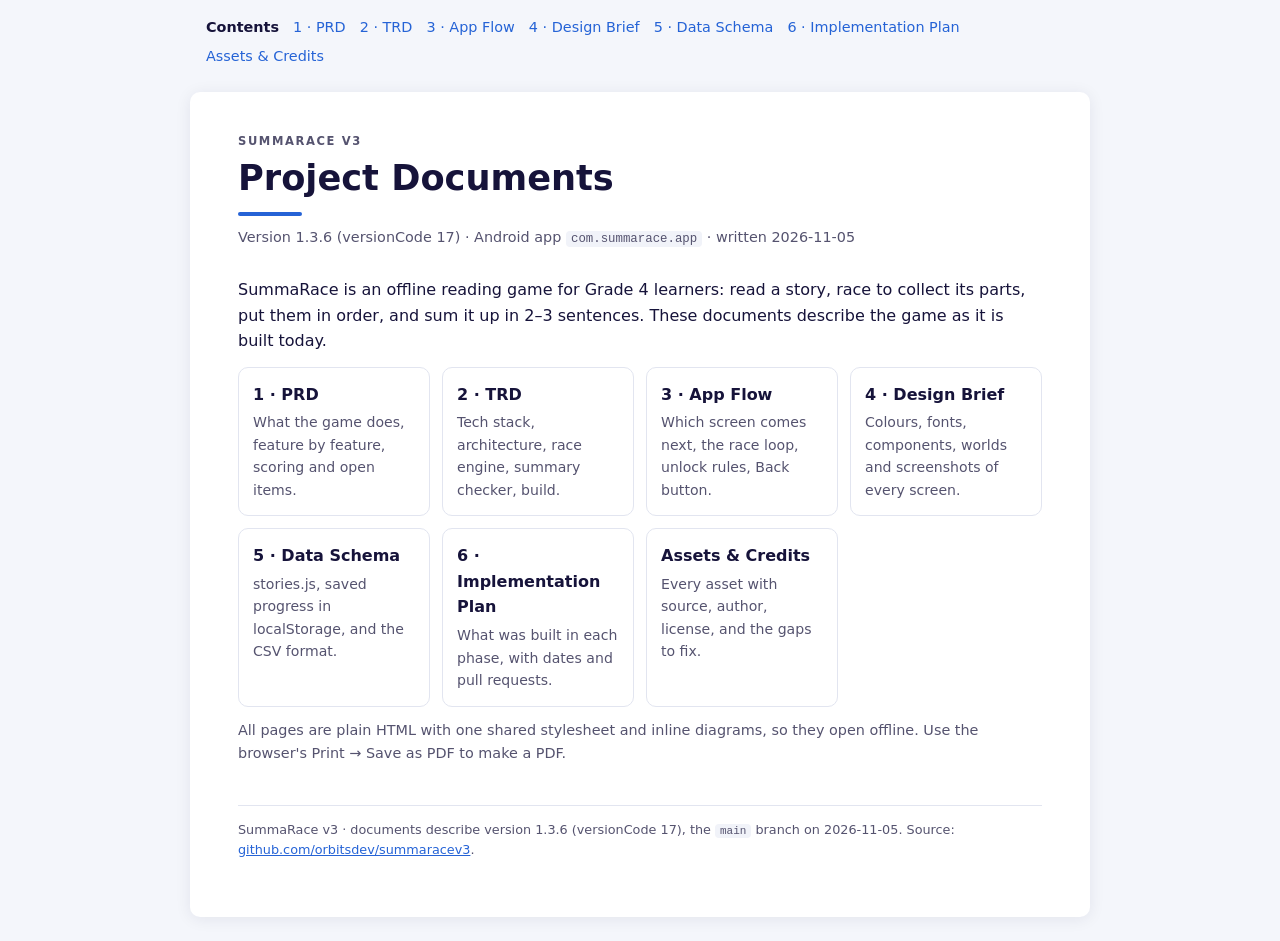
==== docs/index.html @ 53d13776 "Add project documentation (HTML with diagrams) - docs/: PRD, TRD, App Flow, Design Brief, Data Schem" ====
<!doctype html>
<html lang="en">
<head>
<meta charset="utf-8">
<meta name="viewport" content="width=device-width, initial-scale=1">
<title>Project Documents · SummaRace v3</title>
<link rel="stylesheet" href="style.css">
</head>
<body>
<nav class="top" aria-label="Documents"><a href="index.html" aria-current="page">Contents</a> <a href="01-prd.html">1 · PRD</a> <a href="02-trd.html">2 · TRD</a> <a href="03-app-flow.html">3 · App Flow</a> <a href="04-design-brief.html">4 · Design Brief</a> <a href="05-data-schema.html">5 · Data Schema</a> <a href="06-implementation-plan.html">6 · Implementation Plan</a> <a href="assets.html">Assets & Credits</a></nav>
<main class="page">
<!--title:Project Documents-->
<div class="eyebrow">SummaRace v3</div>
<h1>Project Documents</h1>
<p class="meta">Version 1.3.6 (versionCode 17) · Android app <code>com.summarace.app</code> · written 2026-11-05</p>
<p>SummaRace is an offline reading game for Grade 4 learners: read a story, race to collect its parts, put them in order, and sum it up in 2–3 sentences. These documents describe the game as it is built today.</p>
<div class="grid">
<a class="card" href="01-prd.html" style="text-decoration:none;color:inherit"><h4>1 · PRD</h4><p>What the game does, feature by feature, scoring and open items.</p></a>
<a class="card" href="02-trd.html" style="text-decoration:none;color:inherit"><h4>2 · TRD</h4><p>Tech stack, architecture, race engine, summary checker, build.</p></a>
<a class="card" href="03-app-flow.html" style="text-decoration:none;color:inherit"><h4>3 · App Flow</h4><p>Which screen comes next, the race loop, unlock rules, Back button.</p></a>
<a class="card" href="04-design-brief.html" style="text-decoration:none;color:inherit"><h4>4 · Design Brief</h4><p>Colours, fonts, components, worlds and screenshots of every screen.</p></a>
<a class="card" href="05-data-schema.html" style="text-decoration:none;color:inherit"><h4>5 · Data Schema</h4><p>stories.js, saved progress in localStorage, and the CSV format.</p></a>
<a class="card" href="06-implementation-plan.html" style="text-decoration:none;color:inherit"><h4>6 · Implementation Plan</h4><p>What was built in each phase, with dates and pull requests.</p></a>
<a class="card" href="assets.html" style="text-decoration:none;color:inherit"><h4>Assets &amp; Credits</h4><p>Every asset with source, author, license, and the gaps to fix.</p></a>
</div>
<p class="meta">All pages are plain HTML with one shared stylesheet and inline diagrams, so they open offline. Use the browser's Print → Save as PDF to make a PDF.</p>
<footer>SummaRace v3 · documents describe version 1.3.6 (versionCode 17), the <code>main</code> branch on 2026-11-05. Source: <a href="https://github.com/orbitsdev/summaracev3">github.com/orbitsdev/summaracev3</a>.</footer>
</main>
</body>
</html>
---- docs/style.css ----
/* SummaRace docs: one shared stylesheet, no external files, so the pages work offline. */
:root{
  --ink:#16133a; --soft:#55536f; --rule:#e2e5f0; --paper:#fff; --bg:#f4f6fb;
  --blue:#2563d6; --blue-bg:#e8f0ff; --green:#1f9d55; --green-bg:#e3f6ea;
  --orange:#e07a10; --orange-bg:#fff1df; --red:#d6453b; --red-bg:#fde8e6; --plum:#3a1460;
  --code:#f1f3f9;
}
*{box-sizing:border-box}
html{-webkit-text-size-adjust:100%}
body{margin:0;background:var(--bg);color:var(--ink);font:16px/1.6 system-ui,-apple-system,"Segoe UI",Roboto,Helvetica,Arial,sans-serif}
.page{max-width:900px;margin:24px auto;background:var(--paper);padding:40px 48px 56px;border-radius:10px;box-shadow:0 2px 16px rgba(20,20,60,.08)}
@media (max-width:640px){.page{margin:0;border-radius:0;padding:24px 16px 40px}}
nav.top{max-width:900px;margin:16px auto 0;padding:0 16px;font-size:.9rem;display:flex;flex-wrap:wrap;gap:6px 14px}
nav.top a{color:var(--blue);text-decoration:none}
nav.top a[aria-current]{font-weight:700;color:var(--ink)}
.eyebrow{font-size:.72rem;letter-spacing:.14em;text-transform:uppercase;color:var(--soft);font-weight:700}
h1{font-size:2.2rem;line-height:1.15;margin:.2em 0 .1em}
h1::after{content:"";display:block;width:64px;height:4px;background:var(--blue);border-radius:2px;margin-top:14px}
.meta{color:var(--soft);font-size:.9rem;margin:10px 0 28px}
section.num{position:relative;padding-left:48px;margin:34px 0}
section.num>h2{font-size:1.3rem;margin:0 0 8px;line-height:1.3}
section.num>h2 .n{position:absolute;left:0;top:-1px;width:32px;height:32px;border-radius:50%;background:var(--blue);color:#fff;font-size:.95rem;display:grid;place-items:center}
@media (max-width:640px){section.num{padding-left:0}section.num>h2 .n{position:static;display:inline-grid;margin-right:8px;vertical-align:middle}}
h3{font-size:1.05rem;margin:22px 0 6px}
p{margin:.4em 0 .8em}
ul,ol{padding-left:1.3em;margin:.3em 0 .9em}
li{margin:.15em 0}
a{color:var(--blue)}
code{background:var(--code);padding:1px 5px;border-radius:4px;font:.86em/1.4 ui-monospace,Menlo,Consolas,monospace;word-break:break-word}
pre{background:var(--code);padding:14px 16px;border-radius:8px;overflow-x:auto;font:.82rem/1.5 ui-monospace,Menlo,Consolas,monospace}
.tw{overflow-x:auto;margin:10px 0 16px;border:1px solid var(--rule);border-radius:8px}
table{border-collapse:collapse;width:100%;font-size:.88rem}
th,td{text-align:left;vertical-align:top;padding:8px 10px;border-bottom:1px solid var(--rule)}
th{background:#f7f8fc;font-weight:700;white-space:nowrap}
tr:last-child td{border-bottom:0}
.tag{display:inline-block;font-size:.72rem;font-weight:700;padding:1px 8px;border-radius:999px;background:var(--blue-bg);color:var(--blue);white-space:nowrap}
.tag.g{background:var(--green-bg);color:var(--green)}.tag.o{background:var(--orange-bg);color:var(--orange)}.tag.r{background:var(--red-bg);color:var(--red)}
.note{border-left:4px solid var(--orange);background:var(--orange-bg);padding:10px 14px;border-radius:0 8px 8px 0;margin:12px 0}
.note.b{border-color:var(--blue);background:var(--blue-bg)}
.fig{margin:14px 0 18px;padding:14px;border:1px solid var(--rule);border-radius:10px;background:#fbfcff;overflow-x:auto}
.fig svg{display:block;width:100%;height:auto;min-width:560px}
.fig figcaption{font-size:.82rem;color:var(--soft);margin-top:8px}
.grid{display:grid;grid-template-columns:repeat(auto-fill,minmax(190px,1fr));gap:12px;margin:12px 0}
.card{border:1px solid var(--rule);border-radius:10px;padding:14px;background:#fff}
.card h4{margin:0 0 4px;font-size:1rem}
.card p{margin:0;font-size:.88rem;color:var(--soft)}
.sw{display:flex;flex-wrap:wrap;gap:10px;margin:10px 0}
.sw div{width:112px;font-size:.76rem;color:var(--soft)}
.sw i{display:block;height:54px;border-radius:8px;border:1px solid rgba(0,0,0,.12);margin-bottom:4px}
.sw b{display:block;color:var(--ink);font-size:.8rem}
footer{margin-top:40px;padding-top:14px;border-top:1px solid var(--rule);font-size:.8rem;color:var(--soft)}
@media print{body{background:#fff}.page{box-shadow:none;margin:0;max-width:none}nav.top{display:none}}
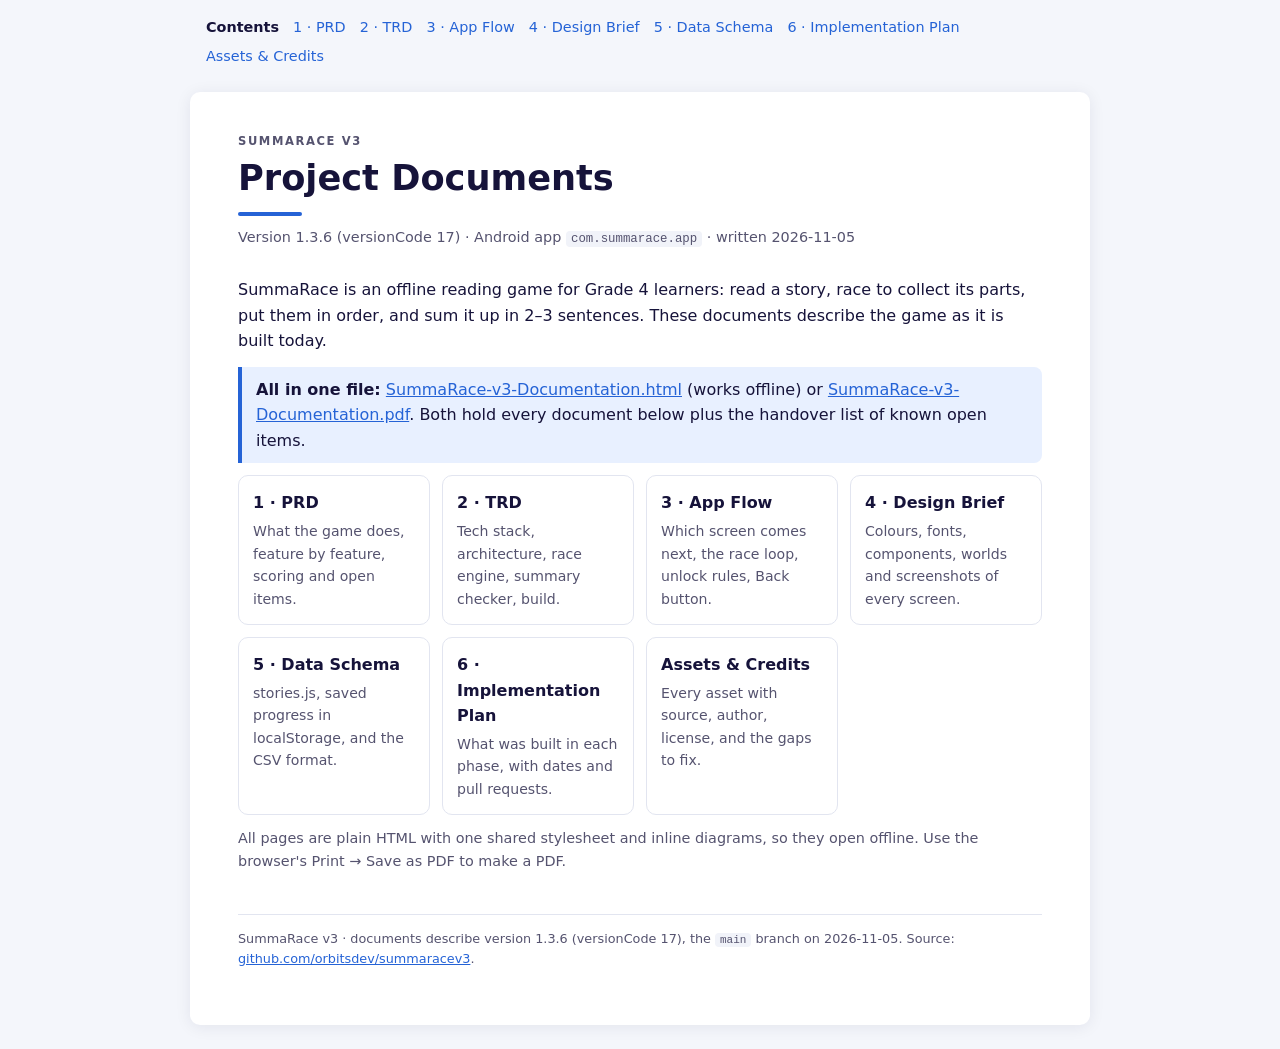
==== commit 12cdb7f9: "Add compiled handover document (HTML and PDF) One self-contained file with PRD, TRD, App Flow, Desig" ====
--- a/docs/index.html
+++ b/docs/index.html
@@ -14,6 +14,7 @@
 <h1>Project Documents</h1>
 <p class="meta">Version 1.3.6 (versionCode 17) · Android app <code>com.summarace.app</code> · written 2026-11-05</p>
 <p>SummaRace is an offline reading game for Grade 4 learners: read a story, race to collect its parts, put them in order, and sum it up in 2–3 sentences. These documents describe the game as it is built today.</p>
+<p class="note b"><b>All in one file:</b> <a href="SummaRace-v3-Documentation.html">SummaRace-v3-Documentation.html</a> (works offline) or <a href="SummaRace-v3-Documentation.pdf">SummaRace-v3-Documentation.pdf</a>. Both hold every document below plus the handover list of known open items.</p>
 <div class="grid">
 <a class="card" href="01-prd.html" style="text-decoration:none;color:inherit"><h4>1 · PRD</h4><p>What the game does, feature by feature, scoring and open items.</p></a>
 <a class="card" href="02-trd.html" style="text-decoration:none;color:inherit"><h4>2 · TRD</h4><p>Tech stack, architecture, race engine, summary checker, build.</p></a>
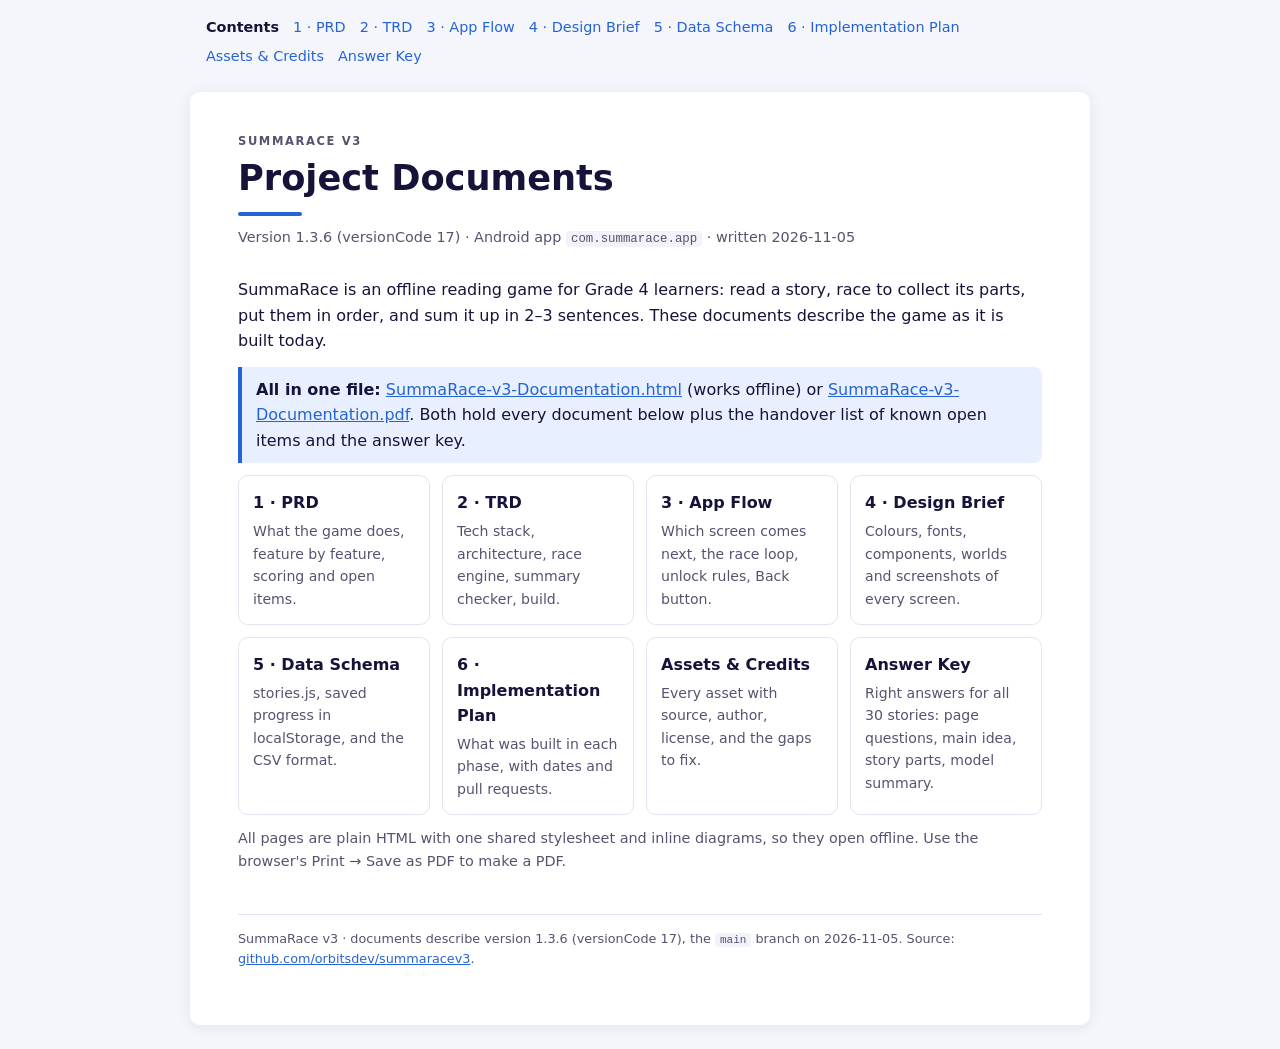
==== commit df5eb4af: "Add answer key (all 30 stories) to the docs and the compiled file Built from the current stories.js:" ====
--- a/docs/index.html
+++ b/docs/index.html
@@ -7,14 +7,14 @@
 <link rel="stylesheet" href="style.css">
 </head>
 <body>
-<nav class="top" aria-label="Documents"><a href="index.html" aria-current="page">Contents</a> <a href="01-prd.html">1 · PRD</a> <a href="02-trd.html">2 · TRD</a> <a href="03-app-flow.html">3 · App Flow</a> <a href="04-design-brief.html">4 · Design Brief</a> <a href="05-data-schema.html">5 · Data Schema</a> <a href="06-implementation-plan.html">6 · Implementation Plan</a> <a href="assets.html">Assets & Credits</a></nav>
+<nav class="top" aria-label="Documents"><a href="index.html" aria-current="page">Contents</a> <a href="01-prd.html">1 · PRD</a> <a href="02-trd.html">2 · TRD</a> <a href="03-app-flow.html">3 · App Flow</a> <a href="04-design-brief.html">4 · Design Brief</a> <a href="05-data-schema.html">5 · Data Schema</a> <a href="06-implementation-plan.html">6 · Implementation Plan</a> <a href="assets.html">Assets & Credits</a> <a href="answer-key.html">Answer Key</a></nav>
 <main class="page">
 <!--title:Project Documents-->
 <div class="eyebrow">SummaRace v3</div>
 <h1>Project Documents</h1>
 <p class="meta">Version 1.3.6 (versionCode 17) · Android app <code>com.summarace.app</code> · written 2026-11-05</p>
 <p>SummaRace is an offline reading game for Grade 4 learners: read a story, race to collect its parts, put them in order, and sum it up in 2–3 sentences. These documents describe the game as it is built today.</p>
-<p class="note b"><b>All in one file:</b> <a href="SummaRace-v3-Documentation.html">SummaRace-v3-Documentation.html</a> (works offline) or <a href="SummaRace-v3-Documentation.pdf">SummaRace-v3-Documentation.pdf</a>. Both hold every document below plus the handover list of known open items.</p>
+<p class="note b"><b>All in one file:</b> <a href="SummaRace-v3-Documentation.html">SummaRace-v3-Documentation.html</a> (works offline) or <a href="SummaRace-v3-Documentation.pdf">SummaRace-v3-Documentation.pdf</a>. Both hold every document below plus the handover list of known open items and the answer key.</p>
 <div class="grid">
 <a class="card" href="01-prd.html" style="text-decoration:none;color:inherit"><h4>1 · PRD</h4><p>What the game does, feature by feature, scoring and open items.</p></a>
 <a class="card" href="02-trd.html" style="text-decoration:none;color:inherit"><h4>2 · TRD</h4><p>Tech stack, architecture, race engine, summary checker, build.</p></a>
@@ -23,6 +23,7 @@
 <a class="card" href="05-data-schema.html" style="text-decoration:none;color:inherit"><h4>5 · Data Schema</h4><p>stories.js, saved progress in localStorage, and the CSV format.</p></a>
 <a class="card" href="06-implementation-plan.html" style="text-decoration:none;color:inherit"><h4>6 · Implementation Plan</h4><p>What was built in each phase, with dates and pull requests.</p></a>
 <a class="card" href="assets.html" style="text-decoration:none;color:inherit"><h4>Assets &amp; Credits</h4><p>Every asset with source, author, license, and the gaps to fix.</p></a>
+<a class="card" href="answer-key.html" style="text-decoration:none;color:inherit"><h4>Answer Key</h4><p>Right answers for all 30 stories: page questions, main idea, story parts, model summary.</p></a>
 </div>
 <p class="meta">All pages are plain HTML with one shared stylesheet and inline diagrams, so they open offline. Use the browser's Print → Save as PDF to make a PDF.</p>
 <footer>SummaRace v3 · documents describe version 1.3.6 (versionCode 17), the <code>main</code> branch on 2026-11-05. Source: <a href="https://github.com/orbitsdev/summaracev3">github.com/orbitsdev/summaracev3</a>.</footer>
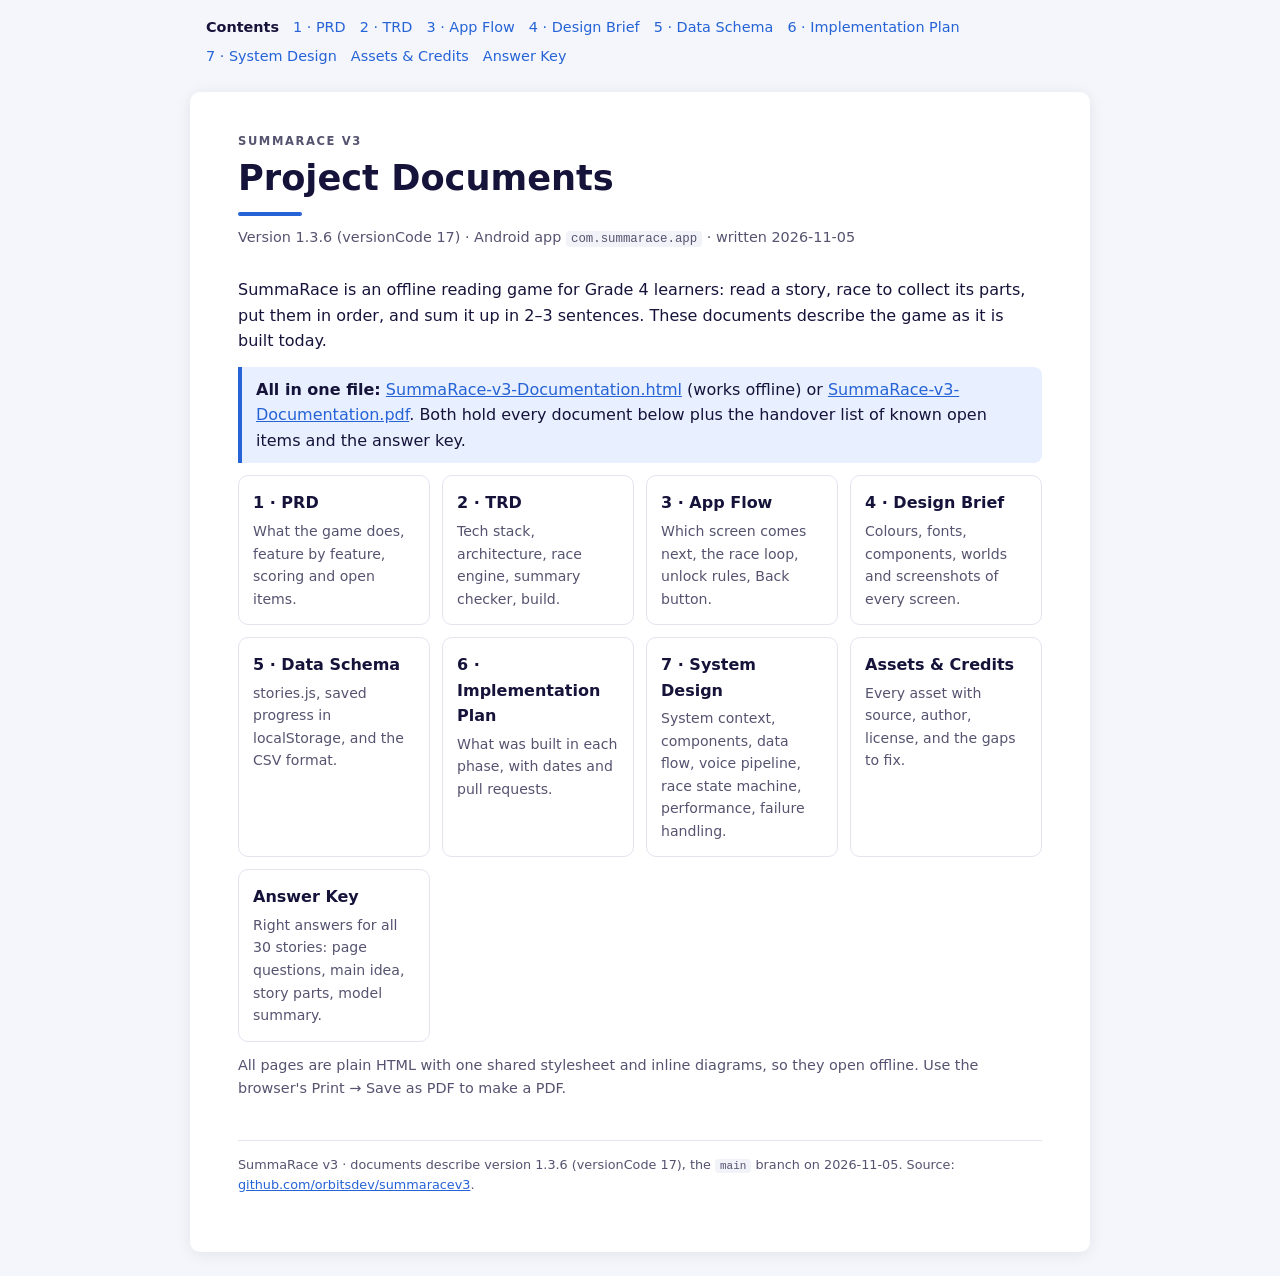
==== commit a03fb91e: "Add System Design document; fix model loading note in TRD - docs/07-system-design.html: system conte" ====
--- a/docs/index.html
+++ b/docs/index.html
@@ -7,7 +7,7 @@
 <link rel="stylesheet" href="style.css">
 </head>
 <body>
-<nav class="top" aria-label="Documents"><a href="index.html" aria-current="page">Contents</a> <a href="01-prd.html">1 · PRD</a> <a href="02-trd.html">2 · TRD</a> <a href="03-app-flow.html">3 · App Flow</a> <a href="04-design-brief.html">4 · Design Brief</a> <a href="05-data-schema.html">5 · Data Schema</a> <a href="06-implementation-plan.html">6 · Implementation Plan</a> <a href="assets.html">Assets & Credits</a> <a href="answer-key.html">Answer Key</a></nav>
+<nav class="top" aria-label="Documents"><a href="index.html" aria-current="page">Contents</a> <a href="01-prd.html">1 · PRD</a> <a href="02-trd.html">2 · TRD</a> <a href="03-app-flow.html">3 · App Flow</a> <a href="04-design-brief.html">4 · Design Brief</a> <a href="05-data-schema.html">5 · Data Schema</a> <a href="06-implementation-plan.html">6 · Implementation Plan</a> <a href="07-system-design.html">7 · System Design</a> <a href="assets.html">Assets & Credits</a> <a href="answer-key.html">Answer Key</a></nav>
 <main class="page">
 <!--title:Project Documents-->
 <div class="eyebrow">SummaRace v3</div>
@@ -22,6 +22,7 @@
 <a class="card" href="04-design-brief.html" style="text-decoration:none;color:inherit"><h4>4 · Design Brief</h4><p>Colours, fonts, components, worlds and screenshots of every screen.</p></a>
 <a class="card" href="05-data-schema.html" style="text-decoration:none;color:inherit"><h4>5 · Data Schema</h4><p>stories.js, saved progress in localStorage, and the CSV format.</p></a>
 <a class="card" href="06-implementation-plan.html" style="text-decoration:none;color:inherit"><h4>6 · Implementation Plan</h4><p>What was built in each phase, with dates and pull requests.</p></a>
+<a class="card" href="07-system-design.html" style="text-decoration:none;color:inherit"><h4>7 · System Design</h4><p>System context, components, data flow, voice pipeline, race state machine, performance, failure handling.</p></a>
 <a class="card" href="assets.html" style="text-decoration:none;color:inherit"><h4>Assets &amp; Credits</h4><p>Every asset with source, author, license, and the gaps to fix.</p></a>
 <a class="card" href="answer-key.html" style="text-decoration:none;color:inherit"><h4>Answer Key</h4><p>Right answers for all 30 stories: page questions, main idea, story parts, model summary.</p></a>
 </div>
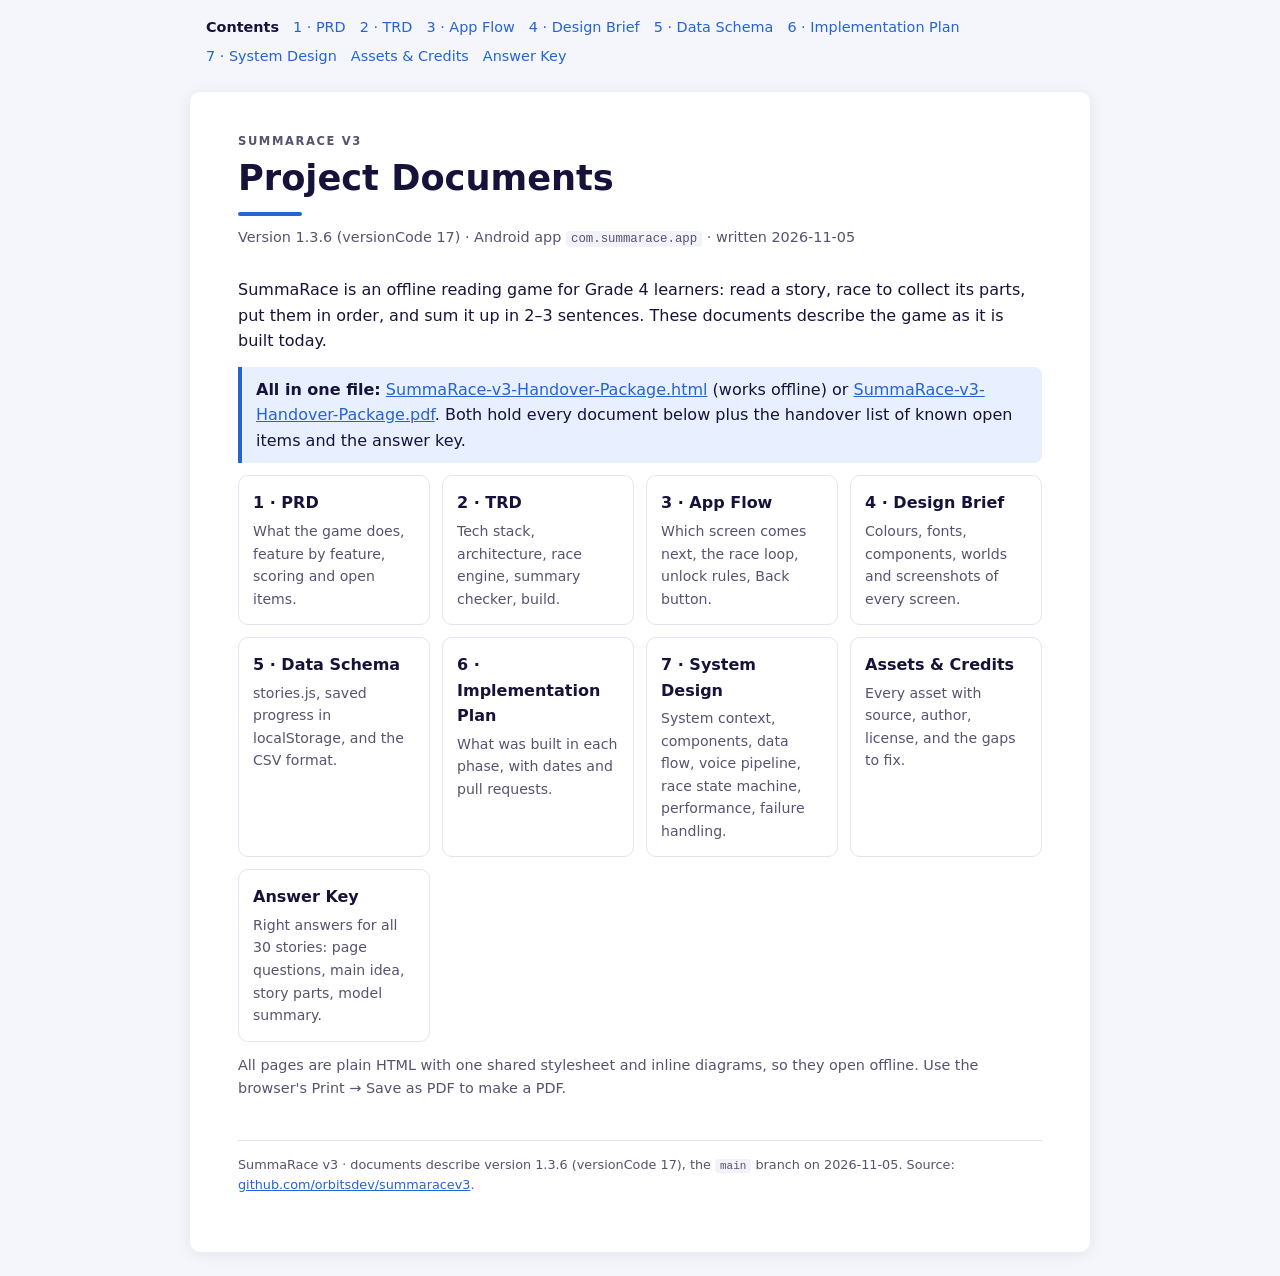
==== commit 8e66f9ef: "Turn compiled docs into the SummaRace v3 Handover Package Themed cover with Teacher Mira and the gam" ====
--- a/docs/index.html
+++ b/docs/index.html
@@ -14,7 +14,7 @@
 <h1>Project Documents</h1>
 <p class="meta">Version 1.3.6 (versionCode 17) · Android app <code>com.summarace.app</code> · written 2026-11-05</p>
 <p>SummaRace is an offline reading game for Grade 4 learners: read a story, race to collect its parts, put them in order, and sum it up in 2–3 sentences. These documents describe the game as it is built today.</p>
-<p class="note b"><b>All in one file:</b> <a href="SummaRace-v3-Documentation.html">SummaRace-v3-Documentation.html</a> (works offline) or <a href="SummaRace-v3-Documentation.pdf">SummaRace-v3-Documentation.pdf</a>. Both hold every document below plus the handover list of known open items and the answer key.</p>
+<p class="note b"><b>All in one file:</b> <a href="SummaRace-v3-Handover-Package.html">SummaRace-v3-Handover-Package.html</a> (works offline) or <a href="SummaRace-v3-Handover-Package.pdf">SummaRace-v3-Handover-Package.pdf</a>. Both hold every document below plus the handover list of known open items and the answer key.</p>
 <div class="grid">
 <a class="card" href="01-prd.html" style="text-decoration:none;color:inherit"><h4>1 · PRD</h4><p>What the game does, feature by feature, scoring and open items.</p></a>
 <a class="card" href="02-trd.html" style="text-decoration:none;color:inherit"><h4>2 · TRD</h4><p>Tech stack, architecture, race engine, summary checker, build.</p></a>
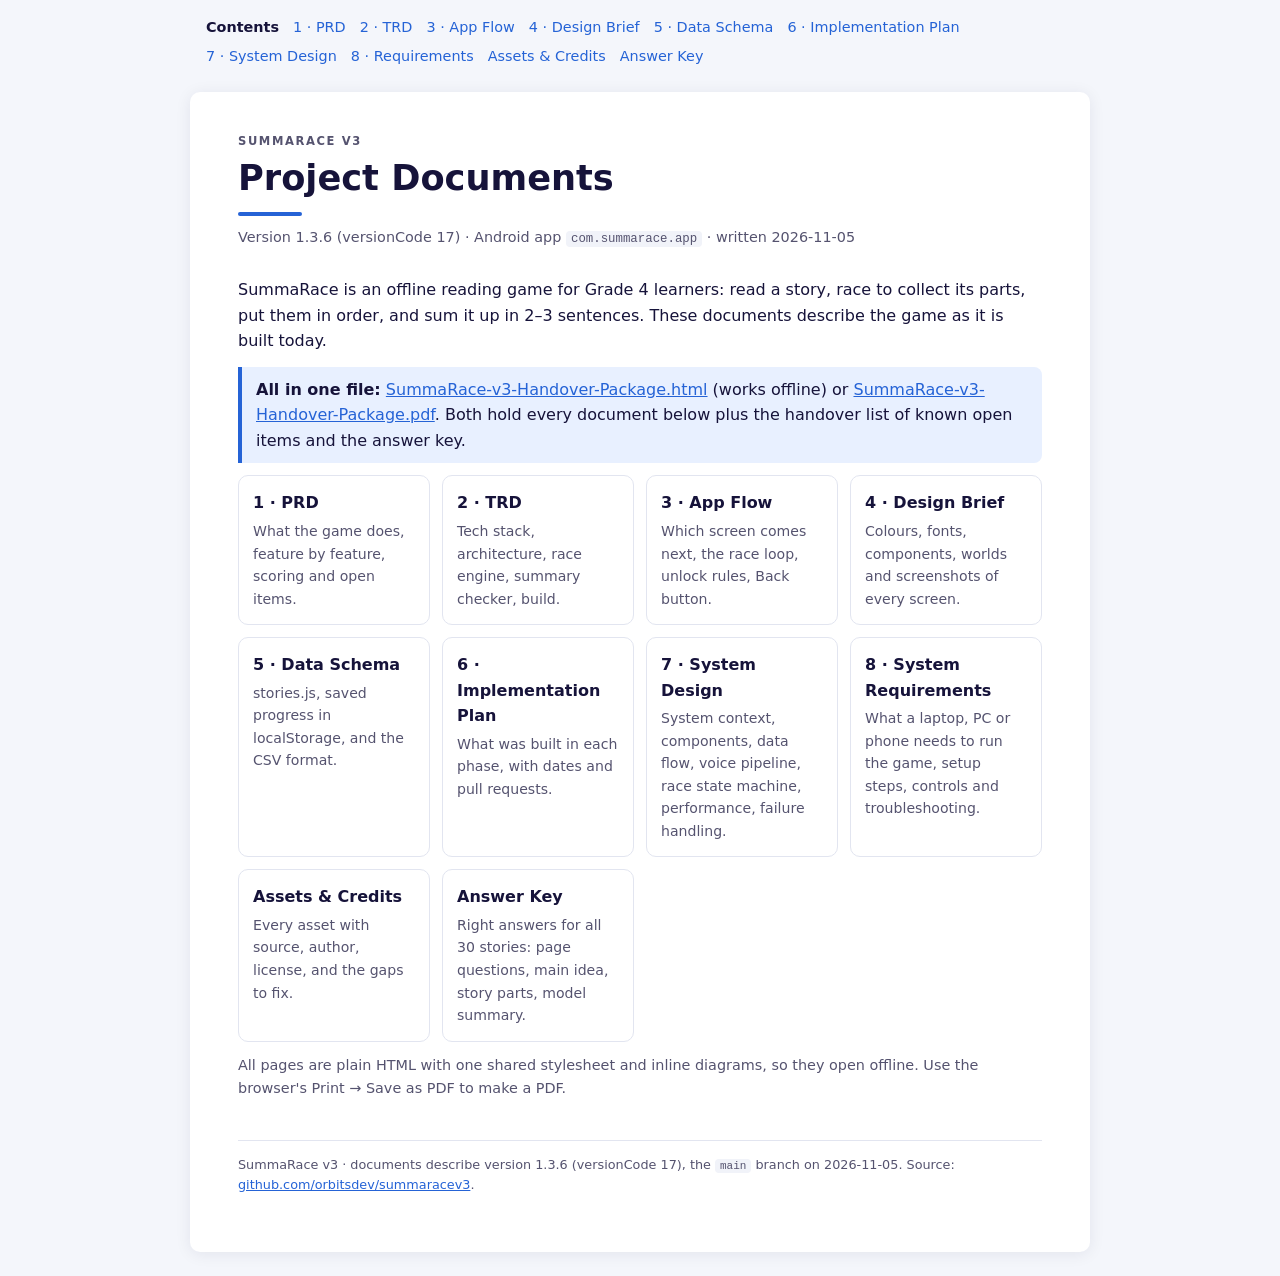
==== commit 67151746: "Add System Requirements and Setup document What a laptop, PC or Android phone needs to run SummaRace" ====
--- a/docs/index.html
+++ b/docs/index.html
@@ -7,7 +7,7 @@
 <link rel="stylesheet" href="style.css">
 </head>
 <body>
-<nav class="top" aria-label="Documents"><a href="index.html" aria-current="page">Contents</a> <a href="01-prd.html">1 · PRD</a> <a href="02-trd.html">2 · TRD</a> <a href="03-app-flow.html">3 · App Flow</a> <a href="04-design-brief.html">4 · Design Brief</a> <a href="05-data-schema.html">5 · Data Schema</a> <a href="06-implementation-plan.html">6 · Implementation Plan</a> <a href="07-system-design.html">7 · System Design</a> <a href="assets.html">Assets & Credits</a> <a href="answer-key.html">Answer Key</a></nav>
+<nav class="top" aria-label="Documents"><a href="index.html" aria-current="page">Contents</a> <a href="01-prd.html">1 · PRD</a> <a href="02-trd.html">2 · TRD</a> <a href="03-app-flow.html">3 · App Flow</a> <a href="04-design-brief.html">4 · Design Brief</a> <a href="05-data-schema.html">5 · Data Schema</a> <a href="06-implementation-plan.html">6 · Implementation Plan</a> <a href="07-system-design.html">7 · System Design</a> <a href="08-requirements.html">8 · Requirements</a> <a href="assets.html">Assets & Credits</a> <a href="answer-key.html">Answer Key</a></nav>
 <main class="page">
 <!--title:Project Documents-->
 <div class="eyebrow">SummaRace v3</div>
@@ -23,6 +23,7 @@
 <a class="card" href="05-data-schema.html" style="text-decoration:none;color:inherit"><h4>5 · Data Schema</h4><p>stories.js, saved progress in localStorage, and the CSV format.</p></a>
 <a class="card" href="06-implementation-plan.html" style="text-decoration:none;color:inherit"><h4>6 · Implementation Plan</h4><p>What was built in each phase, with dates and pull requests.</p></a>
 <a class="card" href="07-system-design.html" style="text-decoration:none;color:inherit"><h4>7 · System Design</h4><p>System context, components, data flow, voice pipeline, race state machine, performance, failure handling.</p></a>
+<a class="card" href="08-requirements.html" style="text-decoration:none;color:inherit"><h4>8 · System Requirements</h4><p>What a laptop, PC or phone needs to run the game, setup steps, controls and troubleshooting.</p></a>
 <a class="card" href="assets.html" style="text-decoration:none;color:inherit"><h4>Assets &amp; Credits</h4><p>Every asset with source, author, license, and the gaps to fix.</p></a>
 <a class="card" href="answer-key.html" style="text-decoration:none;color:inherit"><h4>Answer Key</h4><p>Right answers for all 30 stories: page questions, main idea, story parts, model summary.</p></a>
 </div>
